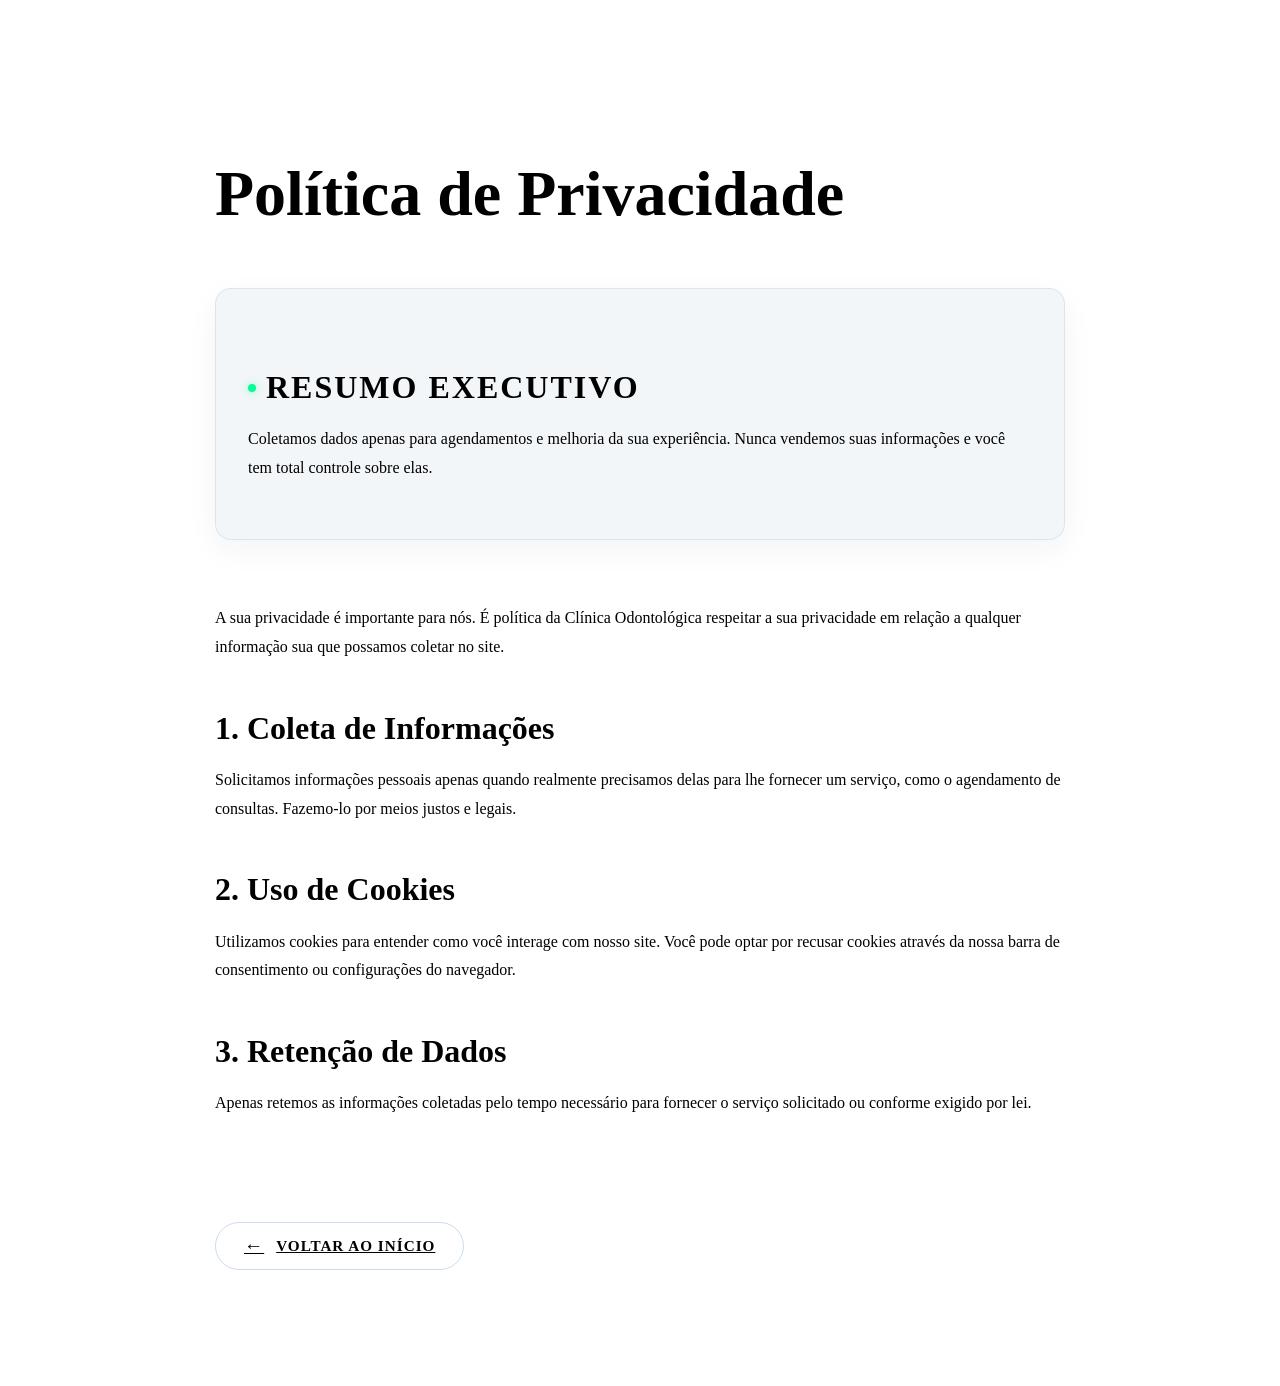
==== priva/politica-privacidade.html @ 623f7284 "Initial commit" ====
<!DOCTYPE html>
<html lang="pt-BR">

<head>
    <meta charset="UTF-8">
    <meta name="viewport" content="width=device-width, initial-scale=1.0">
    <title>Política de Privacidade | Clínica Odontológica</title>
    <link rel="stylesheet" href="../style/priv.css">
</head>

<body>
    <main class="secao-legal">
        <div class="container-legal">
            <div class="conteudo-juridico">
                <h1>Política de Privacidade</h1>

                <div class="tldr-card">
                    <h2>Resumo Executivo</h2>
                    <p>Coletamos dados apenas para agendamentos e melhoria da sua experiência. Nunca vendemos suas
                        informações e você tem total controle sobre elas.</p>
                </div>

                <p>A sua privacidade é importante para nós. É política da Clínica Odontológica respeitar a sua
                    privacidade em relação a qualquer informação sua que possamos coletar no site.</p>

                <h2>1. Coleta de Informações</h2>
                <p>Solicitamos informações pessoais apenas quando realmente precisamos delas para lhe fornecer um
                    serviço, como o agendamento de consultas. Fazemo-lo por meios justos e legais.</p>

                <h2>2. Uso de Cookies</h2>
                <p>Utilizamos cookies para entender como você interage com nosso site. Você pode optar por recusar
                    cookies através da nossa barra de consentimento ou configurações do navegador.</p>

                <h2>3. Retenção de Dados</h2>
                <p>Apenas retemos as informações coletadas pelo tempo necessário para fornecer o serviço solicitado ou
                    conforme exigido por lei.</p>

                <a href="../index.html" class="btn-voltar" aria-label="Voltar para a página inicial">
                    <span class="seta-voltar">←</span>
                    <span class="texto-voltar">Voltar ao Início</span>
                </a>
            </div>
        </div>
    </main>
</body>

</html>
---- style/priv.css ----
.secao-legal {
    padding: clamp(6rem, 12vh, 10rem) 0;
    background: radial-gradient(circle at top right, rgba(0, 80, 158, 0.05), transparent),
        var(--cor-fundo);
    min-height: 100vh;
}

.container-legal {
    max-width: 850px;
    margin: 0 auto;
    padding: 0 var(--padding-container);
    animation: legalFadeUp 0.8s cubic-bezier(0.16, 1, 0.3, 1);
}

/* TÍTULO DE IMPACTO */
.conteudo-juridico h1 {
    font-family: var(--fonte-titulos);
    font-size: clamp(2.5rem, 6vw, 4rem);
    color: var(--cor-primaria);
    line-height: 1.1;
    margin-bottom: 2.5rem;
    position: relative;
}

.conteudo-juridico h1::after {
    content: '';
    display: block;
    width: 60px;
    height: 4px;
    background: var(--cor-secundaria);
    margin-top: 15px;
    border-radius: 2px;
}

/* CARD TL;DR */
.tldr-card {
    background: rgba(240, 244, 248, 0.8);
    backdrop-filter: blur(10px);
    -webkit-backdrop-filter: blur(10px);
    border: 1px solid rgba(0, 80, 158, 0.1);
    padding: 2rem;
    border-radius: 16px;
    margin-bottom: 4rem;
    box-shadow: 0 10px 30px rgba(0, 34, 68, 0.05);
    transition: transform 0.3s ease;
}

.tldr-card:hover {
    transform: translateY(-5px);
}

.tldr-card h2 {
    font-family: var(--fonte-padrao);
    font-size: 0.9rem;
    text-transform: uppercase;
    letter-spacing: 2px;
    color: var(--cor-secundaria);
    margin-bottom: 1rem;
    display: flex;
    align-items: center;
    gap: 10px;
}

.tldr-card h2::before {
    content: '';
    width: 8px;
    height: 8px;
    background: #00FF94;
    border-radius: 50%;
    box-shadow: 0 0 10px rgba(0, 255, 148, 0.5);
}

/* CORPO DO TEXTO JURÍDICO */
.conteudo-juridico h2 {
    font-family: var(--fonte-titulos);
    font-size: clamp(1.5rem, 3vw, 2rem);
    color: var(--cor-primaria);
    margin: 3rem 0 1.2rem;
}

.conteudo-juridico p {
    font-size: var(--tamanho-texto);
    color: var(--cor-texto-mutado);
    line-height: 1.8;
    margin-bottom: 1.5rem;
}

.conteudo-juridico ul {
    margin: 1.5rem 0;
    padding-left: 1.2rem;
}

.conteudo-juridico li {
    margin-bottom: 0.8rem;
    color: var(--cor-texto-mutado);
    position: relative;
    list-style: none;
}

.conteudo-juridico li::before {
    content: '→';
    position: absolute;
    left: -1.5rem;
    color: var(--cor-secundaria);
    font-weight: bold;
}

/* BOTÃO DE RETORNO ESTILIZADO */
.btn-voltar {
    display: inline-flex;
    align-items: center;
    gap: 10px;
    margin-top: 4rem;
    padding: 1rem 2rem;
    background: var(--cor-primaria);
    color: var(--cor-branco);
    border-radius: 50px;
    font-weight: 600;
    transition: all 0.3s ease;
}

.btn-voltar:hover {
    background: var(--cor-secundaria);
    transform: translateX(-5px);
}

/* ANIMAÇÕES */
@keyframes legalFadeUp {
    from {
        opacity: 0;
        transform: translateY(30px);
    }

    to {
        opacity: 1;
        transform: translateY(0);
    }
}

.btn-voltar {
    display: inline-flex;
    align-items: center;
    gap: 12px;
    margin-top: 5rem;
    padding: 12px 28px;
    background: transparent;
    color: var(--cor-primaria);
    border: 1px solid rgba(0, 80, 158, 0.2);
    border-radius: 50px;
    font-family: var(--fonte-padrao);
    font-weight: 600;
    font-size: 0.95rem;
    text-transform: uppercase;
    letter-spacing: 1px;
    transition: all 0.4s cubic-bezier(0.175, 0.885, 0.32, 1.275);
    position: relative;
    overflow: hidden;
    cursor: pointer;
}

.seta-voltar {
    font-size: 1.2rem;
    transition: transform 0.4s cubic-bezier(0.175, 0.885, 0.32, 1.275);
    display: inline-block;
}

.btn-voltar::before {
    content: '';
    position: absolute;
    inset: 0;
    background: var(--cor-fundo-suave);
    transform: scaleX(0);
    transform-origin: right;
    transition: transform 0.4s ease;
    z-index: -1;
}

.btn-voltar:hover {
    color: var(--cor-secundaria);
    border-color: var(--cor-secundaria);
    box-shadow: 0 8px 20px rgba(0, 80, 158, 0.1);
    padding-left: 35px;
}

.btn-voltar:hover::before {
    transform: scaleX(1);
    transform-origin: left;
}

.btn-voltar:hover .seta-voltar {
    transform: translateX(-5px) scale(1.2);
    color: var(--cor-secundaria);
}

.btn-voltar:active {
    transform: scale(0.95);
}


/* AJUSTES MOBILE */
@media (width <=768px) {
    .secao-legal {
        padding-top: 7rem;
    }
    
    .tldr-card {
        padding: 1.5rem;
    }
    .btn-voltar {
        width: 100%;
        justify-content: center;
        margin-top: 3rem;
    }
}
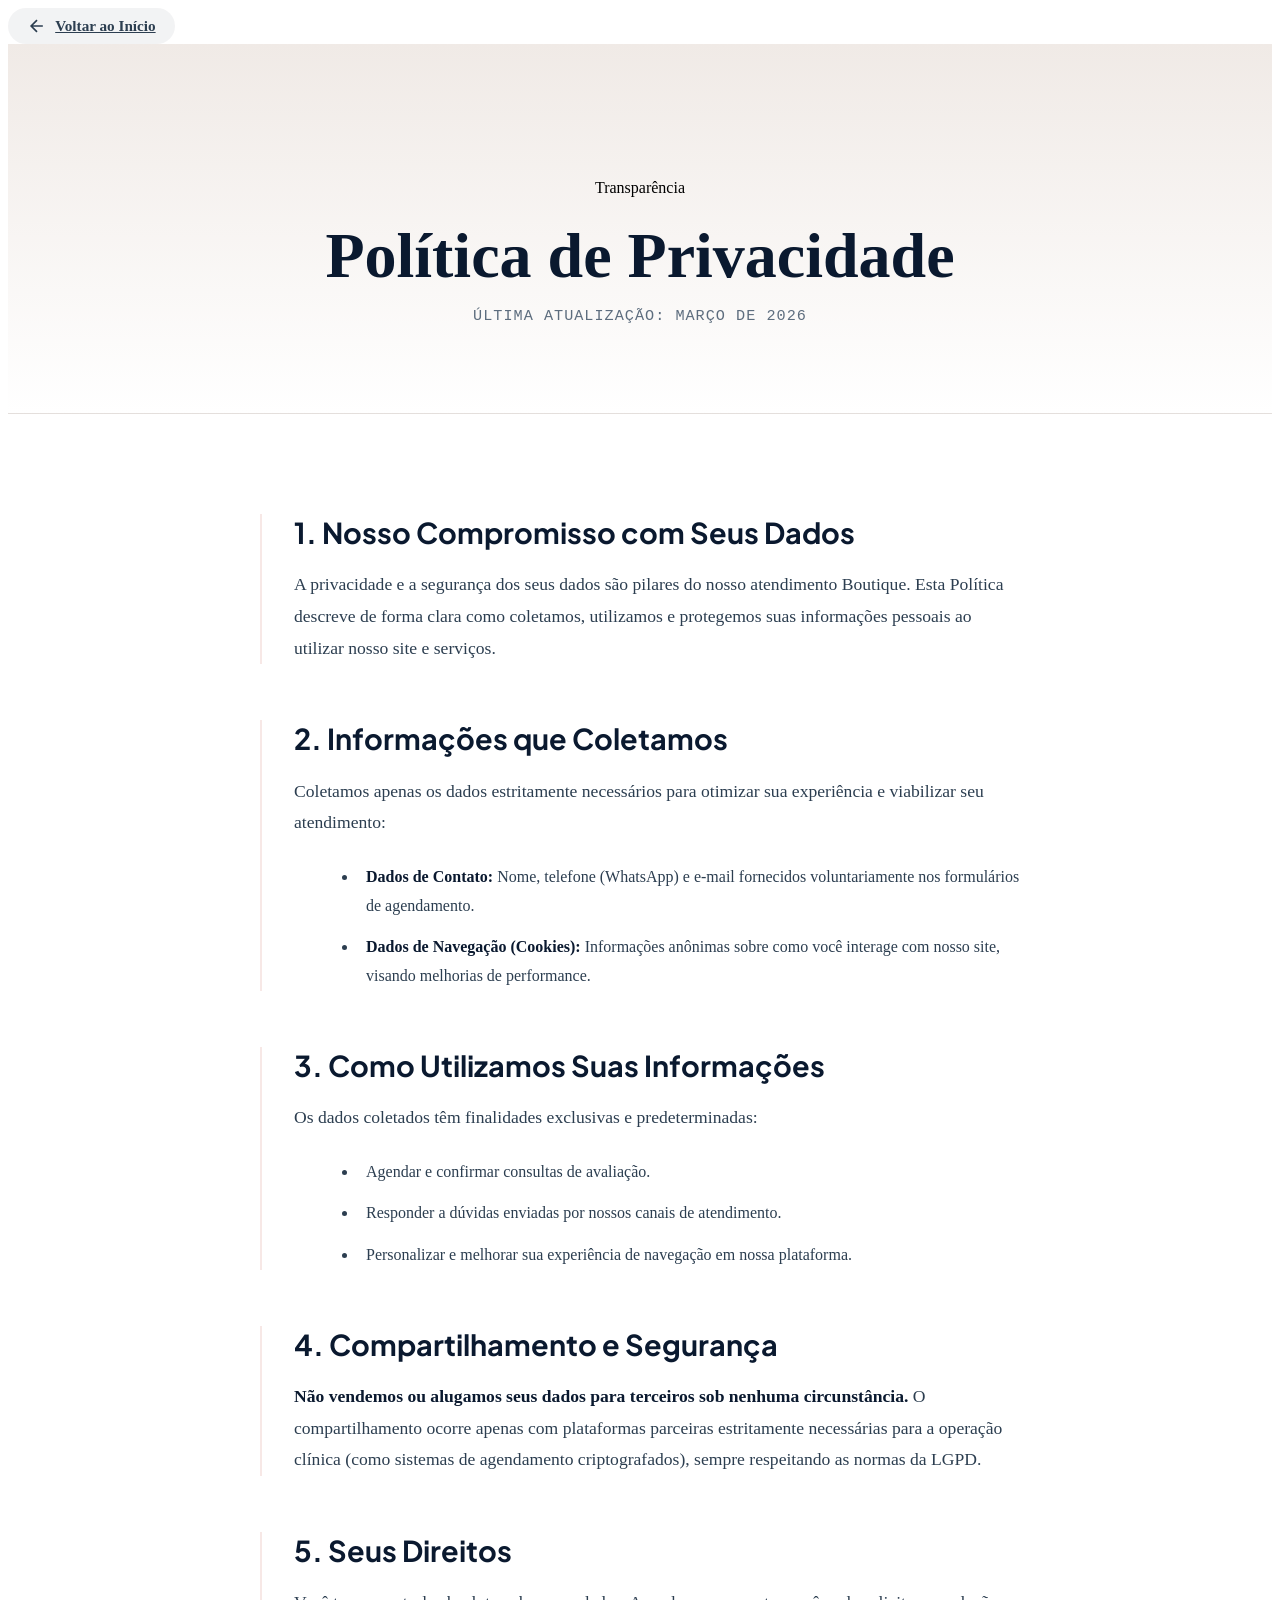
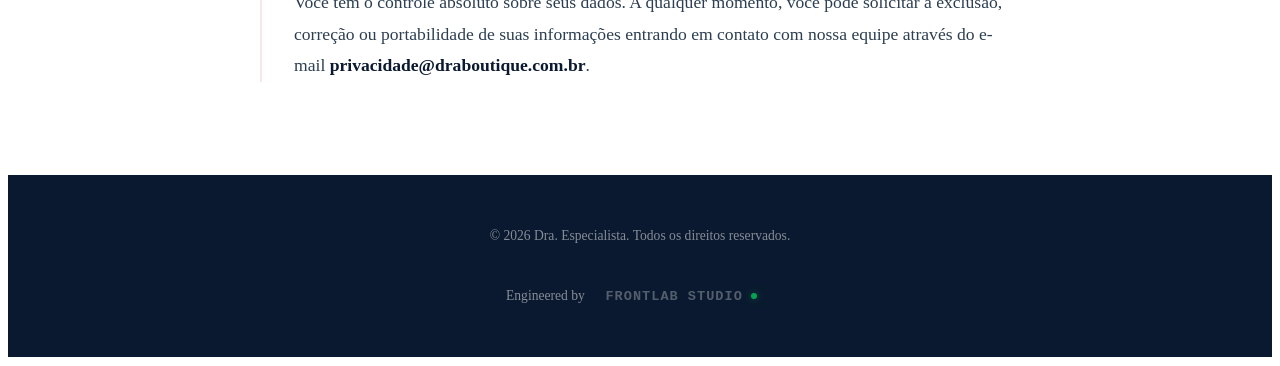
==== commit 283002f4: "up" ====
--- a/priva/politica-privacidade.html
+++ b/priva/politica-privacidade.html
@@ -4,44 +4,97 @@
 <head>
     <meta charset="UTF-8">
     <meta name="viewport" content="width=device-width, initial-scale=1.0">
-    <title>Política de Privacidade | Clínica Odontológica</title>
+    <title>Política de Privacidade | Dra. Especialista</title>
+
+    <link rel="preconnect" href="https://fonts.googleapis.com">
+    <link rel="preconnect" href="https://fonts.gstatic.com" crossorigin>
+    <link
+        href="https://fonts.googleapis.com/css2?family=Playfair+Display:ital,wght@0,600;0,700;1,600&family=Plus+Jakarta+Sans:wght@400;500;600;700&display=swap"
+        rel="stylesheet">
+
     <link rel="stylesheet" href="../style/priv.css">
+    <link rel="stylesheet" href="legal.css">
 </head>
 
-<body>
-    <main class="secao-legal">
-        <div class="container-legal">
-            <div class="conteudo-juridico">
-                <h1>Política de Privacidade</h1>
+<body class="pagina-legal">
 
-                <div class="tldr-card">
-                    <h2>Resumo Executivo</h2>
-                    <p>Coletamos dados apenas para agendamentos e melhoria da sua experiência. Nunca vendemos suas
-                        informações e você tem total controle sobre elas.</p>
-                </div>
+    <header class="header-principal scrolled">
+        <div class="container-nav">
+            <a href="../index.html" class="btn-voltar">
+                <svg viewBox="0 0 24 24" width="20" height="20" fill="none" stroke="currentColor" stroke-width="2">
+                    <path d="M19 12H5M12 19l-7-7 7-7" />
+                </svg>
+                Voltar ao Início
+            </a>
+        </div>
+    </header>
 
-                <p>A sua privacidade é importante para nós. É política da Clínica Odontológica respeitar a sua
-                    privacidade em relação a qualquer informação sua que possamos coletar no site.</p>
+    <main>
+        <header class="legal-hero">
+            <div class="legal-container">
+                <span class="badge-secao">Transparência</span>
+                <h1 class="legal-titulo">Política de <span class="destaque-rosa">Privacidade</span></h1>
+                <p class="legal-data">Última atualização: Março de 2026</p>
+            </div>
+        </header>
 
-                <h2>1. Coleta de Informações</h2>
-                <p>Solicitamos informações pessoais apenas quando realmente precisamos delas para lhe fornecer um
-                    serviço, como o agendamento de consultas. Fazemo-lo por meios justos e legais.</p>
+        <article class="legal-conteudo">
+            <div class="legal-container">
 
-                <h2>2. Uso de Cookies</h2>
-                <p>Utilizamos cookies para entender como você interage com nosso site. Você pode optar por recusar
-                    cookies através da nossa barra de consentimento ou configurações do navegador.</p>
+                <section class="legal-bloco">
+                    <h2>1. Nosso Compromisso com Seus Dados</h2>
+                    <p>A privacidade e a segurança dos seus dados são pilares do nosso atendimento Boutique. Esta
+                        Política descreve de forma clara como coletamos, utilizamos e protegemos suas informações
+                        pessoais ao utilizar nosso site e serviços.</p>
+                </section>
 
-                <h2>3. Retenção de Dados</h2>
-                <p>Apenas retemos as informações coletadas pelo tempo necessário para fornecer o serviço solicitado ou
-                    conforme exigido por lei.</p>
+                <section class="legal-bloco">
+                    <h2>2. Informações que Coletamos</h2>
+                    <p>Coletamos apenas os dados estritamente necessários para otimizar sua experiência e viabilizar seu
+                        atendimento:</p>
+                    <ul>
+                        <li><strong>Dados de Contato:</strong> Nome, telefone (WhatsApp) e e-mail fornecidos
+                            voluntariamente nos formulários de agendamento.</li>
+                        <li><strong>Dados de Navegação (Cookies):</strong> Informações anônimas sobre como você interage
+                            com nosso site, visando melhorias de performance.</li>
+                    </ul>
+                </section>
 
-                <a href="../index.html" class="btn-voltar" aria-label="Voltar para a página inicial">
-                    <span class="seta-voltar">←</span>
-                    <span class="texto-voltar">Voltar ao Início</span>
-                </a>
+                <section class="legal-bloco">
+                    <h2>3. Como Utilizamos Suas Informações</h2>
+                    <p>Os dados coletados têm finalidades exclusivas e predeterminadas:</p>
+                    <ul>
+                        <li>Agendar e confirmar consultas de avaliação.</li>
+                        <li>Responder a dúvidas enviadas por nossos canais de atendimento.</li>
+                        <li>Personalizar e melhorar sua experiência de navegação em nossa plataforma.</li>
+                    </ul>
+                </section>
+
+                <section class="legal-bloco">
+                    <h2>4. Compartilhamento e Segurança</h2>
+                    <p><strong>Não vendemos ou alugamos seus dados para terceiros sob nenhuma circunstância.</strong> O
+                        compartilhamento ocorre apenas com plataformas parceiras estritamente necessárias para a
+                        operação clínica (como sistemas de agendamento criptografados), sempre respeitando as normas da
+                        LGPD.</p>
+                </section>
+
+                <section class="legal-bloco">
+                    <h2>5. Seus Direitos</h2>
+                    <p>Você tem o controle absoluto sobre seus dados. A qualquer momento, você pode solicitar a
+                        exclusão, correção ou portabilidade de suas informações entrando em contato com nossa equipe
+                        através do e-mail <strong>privacidade@draboutique.com.br</strong>.</p>
+                </section>
+
             </div>
-        </div>
+        </article>
     </main>
+
+    <footer class="legal-footer">
+        <p>© 2026 Dra. Especialista. Todos os direitos reservados.</p>
+        <p>Engineered by <a href="https://frontlabstudio.com.br/" target="_blank" class="frontlab-signature">Frontlab
+                Studio<span class="status-dot"></span></a></p>
+    </footer>
+
 </body>
 
 </html>
--- a/style/priv.css
+++ b/style/priv.css
@@ -1,214 +1,234 @@
-.secao-legal {
-    padding: clamp(6rem, 12vh, 10rem) 0;
-    background: radial-gradient(circle at top right, rgba(0, 80, 158, 0.05), transparent),
-        var(--cor-fundo);
-    min-height: 100vh;
-}
-
-.container-legal {
-    max-width: 850px;
-    margin: 0 auto;
-    padding: 0 var(--padding-container);
-    animation: legalFadeUp 0.8s cubic-bezier(0.16, 1, 0.3, 1);
-}
-
-/* TÍTULO DE IMPACTO */
-.conteudo-juridico h1 {
-    font-family: var(--fonte-titulos);
-    font-size: clamp(2.5rem, 6vw, 4rem);
-    color: var(--cor-primaria);
-    line-height: 1.1;
-    margin-bottom: 2.5rem;
-    position: relative;
-}
-
-.conteudo-juridico h1::after {
-    content: '';
-    display: block;
-    width: 60px;
-    height: 4px;
-    background: var(--cor-secundaria);
-    margin-top: 15px;
-    border-radius: 2px;
-}
-
-/* CARD TL;DR */
-.tldr-card {
-    background: rgba(240, 244, 248, 0.8);
-    backdrop-filter: blur(10px);
-    -webkit-backdrop-filter: blur(10px);
-    border: 1px solid rgba(0, 80, 158, 0.1);
-    padding: 2rem;
-    border-radius: 16px;
-    margin-bottom: 4rem;
-    box-shadow: 0 10px 30px rgba(0, 34, 68, 0.05);
-    transition: transform 0.3s ease;
-}
-
-.tldr-card:hover {
-    transform: translateY(-5px);
-}
-
-.tldr-card h2 {
-    font-family: var(--fonte-padrao);
-    font-size: 0.9rem;
-    text-transform: uppercase;
-    letter-spacing: 2px;
-    color: var(--cor-secundaria);
-    margin-bottom: 1rem;
-    display: flex;
-    align-items: center;
-    gap: 10px;
-}
-
-.tldr-card h2::before {
-    content: '';
-    width: 8px;
-    height: 8px;
-    background: #00FF94;
-    border-radius: 50%;
-    box-shadow: 0 0 10px rgba(0, 255, 148, 0.5);
-}
-
-/* CORPO DO TEXTO JURÍDICO */
-.conteudo-juridico h2 {
-    font-family: var(--fonte-titulos);
-    font-size: clamp(1.5rem, 3vw, 2rem);
-    color: var(--cor-primaria);
-    margin: 3rem 0 1.2rem;
-}
-
-.conteudo-juridico p {
-    font-size: var(--tamanho-texto);
-    color: var(--cor-texto-mutado);
-    line-height: 1.8;
-    margin-bottom: 1.5rem;
-}
-
-.conteudo-juridico ul {
-    margin: 1.5rem 0;
-    padding-left: 1.2rem;
-}
-
-.conteudo-juridico li {
-    margin-bottom: 0.8rem;
-    color: var(--cor-texto-mutado);
-    position: relative;
-    list-style: none;
-}
-
-.conteudo-juridico li::before {
-    content: '→';
-    position: absolute;
-    left: -1.5rem;
-    color: var(--cor-secundaria);
-    font-weight: bold;
-}
-
-/* BOTÃO DE RETORNO ESTILIZADO */
+@charset "UTF-8";
+
+:root {
+    --cor-fundo: #FAFAFA;
+    /* Off-White Premium */
+    --cor-fundo-suave: #F0EAE6;
+    /* Nude Suave */
+    --cor-fundo-header: rgba(250, 250, 250, 0.95);
+
+    --cor-texto: #2C3E50;
+    /* Azul Petróleo Escuro (Leitura) */
+    --cor-texto-mutado: #5D6D7E;
+
+    --cor-primaria: #0A192F;
+    /* Deep Blue (Títulos/Autoridade) */
+    --cor-secundaria: #D68C80;
+    /* Rosa Seco / Rose Gold (Destaques/CTAs) */
+    --cor-secundaria-hover: #BF756A;
+    --cor-branco: #FFFFFF;
+
+    --fonte-padrao: 'Plus Jakarta Sans', sans-serif;
+    --fonte-titulos: 'Playfair Display', serif;
+    --tamanho-texto: clamp(1rem, 0.95rem + 0.25vw, 1.125rem);
+
+    --container-width: 1200px;
+    --padding-container: clamp(1rem, 5vw, 2rem);
+    --transicao-padrao: 0.4s cubic-bezier(0.16, 1, 0.3, 1);
+}
+
+.pagina-legal {
+    background-color: var(--cor-branco);
+}
+
+.pagina-legal .nav-menu {
+    display: none;
+}
+
 .btn-voltar {
     display: inline-flex;
     align-items: center;
-    gap: 10px;
-    margin-top: 4rem;
-    padding: 1rem 2rem;
+    gap: 0.5rem;
+    font-size: 0.95rem;
+    font-weight: 600;
+    color: var(--cor-texto);
+    background: rgba(10, 25, 47, 0.05);
+    padding: 0.5rem 1.2rem;
+    border-radius: 50px;
+    transition: var(--transicao-padrao);
+}
+
+.btn-voltar:hover {
     background: var(--cor-primaria);
     color: var(--cor-branco);
-    border-radius: 50px;
+    transform: translateX(-5px);
+}
+
+/* --- HERO EDITORIAL --- */
+.legal-hero {
+    padding: clamp(8rem, 15vh, 12rem) 0 clamp(4rem, 8vh, 6rem);
+    background: linear-gradient(to bottom, var(--cor-fundo-suave) 0%, var(--cor-branco) 100%);
+    text-align: center;
+    border-bottom: 1px solid rgba(10, 25, 47, 0.05);
+}
+
+.legal-container {
+    max-width: 760px;
+    margin: 0 auto;
+    padding: 0 var(--padding-container);
+}
+
+.legal-titulo {
+    font-size: clamp(2.5rem, 5vw, 4rem);
+    color: var(--cor-primaria);
+    margin: 1.5rem 0 1rem;
+    line-height: 1.1;
+}
+
+.legal-data {
+    font-size: 0.95rem;
+    color: var(--cor-texto-mutado);
+    font-family: monospace, sans-serif;
+    letter-spacing: 1px;
+    text-transform: uppercase;
+}
+
+/* --- CORPO DO TEXTO (DIAGRAMAÇÃO) --- */
+.legal-conteudo {
+    padding: clamp(3rem, 6vw, 5rem) 0;
+}
+
+.legal-bloco {
+    margin-bottom: 3.5rem;
+    position: relative;
+    padding-left: clamp(1rem, 3vw, 2rem);
+    border-left: 2px solid rgba(214, 140, 128, 0.2);
+    /* Linha rosa seco de marcação lateral */
+}
+
+.legal-bloco:last-child {
+    margin-bottom: 0;
+}
+
+.legal-bloco h2 {
+    font-size: clamp(1.4rem, 2.5vw, 1.8rem);
+    color: var(--cor-primaria);
+    margin-bottom: 1.2rem;
+    font-family: var(--fonte-padrao);
+    /* Sans-serif para estruturar melhor a documentação */
+}
+
+.legal-bloco p {
+    font-size: clamp(1rem, 1.5vw, 1.1rem);
+    color: var(--cor-texto);
+    line-height: 1.8;
+    margin-bottom: 1rem;
+}
+
+.legal-bloco ul {
+    margin: 1.5rem 0 1.5rem 1.5rem;
+    color: var(--cor-texto);
+    line-height: 1.8;
+}
+
+.legal-bloco li {
+    margin-bottom: 0.8rem;
+    padding-left: 0.5rem;
+}
+
+.legal-bloco strong {
+    color: var(--cor-primaria);
+    font-weight: 700;
+}
+
+/* --- FOOTER SIMPLIFICADO --- */
+.legal-footer {
+    background-color: var(--cor-primaria);
+    color: rgba(255, 255, 255, 0.5);
+    text-align: center;
+    padding: 2.5rem var(--padding-container);
+    display: flex;
+    flex-direction: column;
+    align-items: center;
+    gap: 1rem;
+    font-size: 0.85rem;
+}
+
+.frontlab-signature {
+    position: relative;
+    font-family: monospace, sans-serif;
+    font-size: 0.85rem;
     font-weight: 600;
-    transition: all 0.3s ease;
-}
-
-.btn-voltar:hover {
-    background: var(--cor-secundaria);
-    transform: translateX(-5px);
-}
-
-/* ANIMAÇÕES */
-@keyframes legalFadeUp {
-    from {
-        opacity: 0;
-        transform: translateY(30px);
-    }
-
-    to {
-        opacity: 1;
-        transform: translateY(0);
-    }
-}
-
-.btn-voltar {
+    text-transform: uppercase;
+    letter-spacing: 1px;
+    color: rgba(255, 255, 255, 0.5);
+    /* Ajustado para o fundo escuro do footer legal */
+    opacity: 0.6;
+    text-decoration: none;
     display: inline-flex;
     align-items: center;
-    gap: 12px;
-    margin-top: 5rem;
-    padding: 12px 28px;
-    background: transparent;
-    color: var(--cor-primaria);
-    border: 1px solid rgba(0, 80, 158, 0.2);
-    border-radius: 50px;
-    font-family: var(--fonte-padrao);
-    font-weight: 600;
-    font-size: 0.95rem;
-    text-transform: uppercase;
-    letter-spacing: 1px;
-    transition: all 0.4s cubic-bezier(0.175, 0.885, 0.32, 1.275);
-    position: relative;
-    overflow: hidden;
-    cursor: pointer;
-}
-
-.seta-voltar {
-    font-size: 1.2rem;
-    transition: transform 0.4s cubic-bezier(0.175, 0.885, 0.32, 1.275);
-    display: inline-block;
-}
-
-.btn-voltar::before {
+    gap: 8px;
+    transition: opacity 0.3s ease, color 0.3s ease, text-shadow 0.3s ease;
+}
+
+.frontlab-signature::before,
+.frontlab-signature::after {
     content: '';
-    position: absolute;
-    inset: 0;
-    background: var(--cor-fundo-suave);
-    transform: scaleX(0);
-    transform-origin: right;
-    transition: transform 0.4s ease;
-    z-index: -1;
-}
-
-.btn-voltar:hover {
+    opacity: 0;
     color: var(--cor-secundaria);
-    border-color: var(--cor-secundaria);
-    box-shadow: 0 8px 20px rgba(0, 80, 158, 0.1);
-    padding-left: 35px;
-}
-
-.btn-voltar:hover::before {
-    transform: scaleX(1);
-    transform-origin: left;
-}
-
-.btn-voltar:hover .seta-voltar {
-    transform: translateX(-5px) scale(1.2);
-    color: var(--cor-secundaria);
-}
-
-.btn-voltar:active {
-    transform: scale(0.95);
-}
-
-
-/* AJUSTES MOBILE */
-@media (width <=768px) {
-    .secao-legal {
-        padding-top: 7rem;
-    }
-    
-    .tldr-card {
-        padding: 1.5rem;
-    }
+    transition: opacity 0.3s ease, transform 0.3s cubic-bezier(0.16, 1, 0.3, 1);
+}
+
+.frontlab-signature::before {
+    content: '[';
+    transform: translateX(10px);
+}
+
+.frontlab-signature::after {
+    content: ']';
+    transform: translateX(-10px);
+}
+
+.status-dot {
+    width: 6px;
+    height: 6px;
+    background-color: #00ff66;
+    border-radius: 50%;
+    box-shadow: 0 0 8px rgba(0, 255, 102, 0.5);
+    animation: serverPulse 2s infinite;
+}
+
+@keyframes serverPulse {
+    0% {
+        opacity: 0.4;
+    }
+
+    50% {
+        opacity: 1;
+        box-shadow: 0 0 12px rgba(0, 255, 102, 0.8);
+    }
+
+    100% {
+        opacity: 0.4;
+    }
+}
+
+.frontlab-signature:hover {
+    opacity: 1;
+    color: var(--cor-branco);
+    text-shadow: 0 0 10px rgba(255, 255, 255, 0.2);
+}
+
+.frontlab-signature:hover::before,
+.frontlab-signature:hover::after {
+    opacity: 1;
+    transform: translateX(0);
+}
+
+/* Breakpoint para Mobile Pequeno */
+@media (width <=480px) {
+    .btn-voltar span {
+        display: none;
+    }
+
+    /* Esconde o texto no mobile, deixa só a setinha */
+
     .btn-voltar {
-        width: 100%;
-        justify-content: center;
-        margin-top: 3rem;
+        padding: 0.6rem;
+        border-radius: 50%;
+    }
+
+    .legal-bloco {
+        padding-left: 1rem;
     }
 }
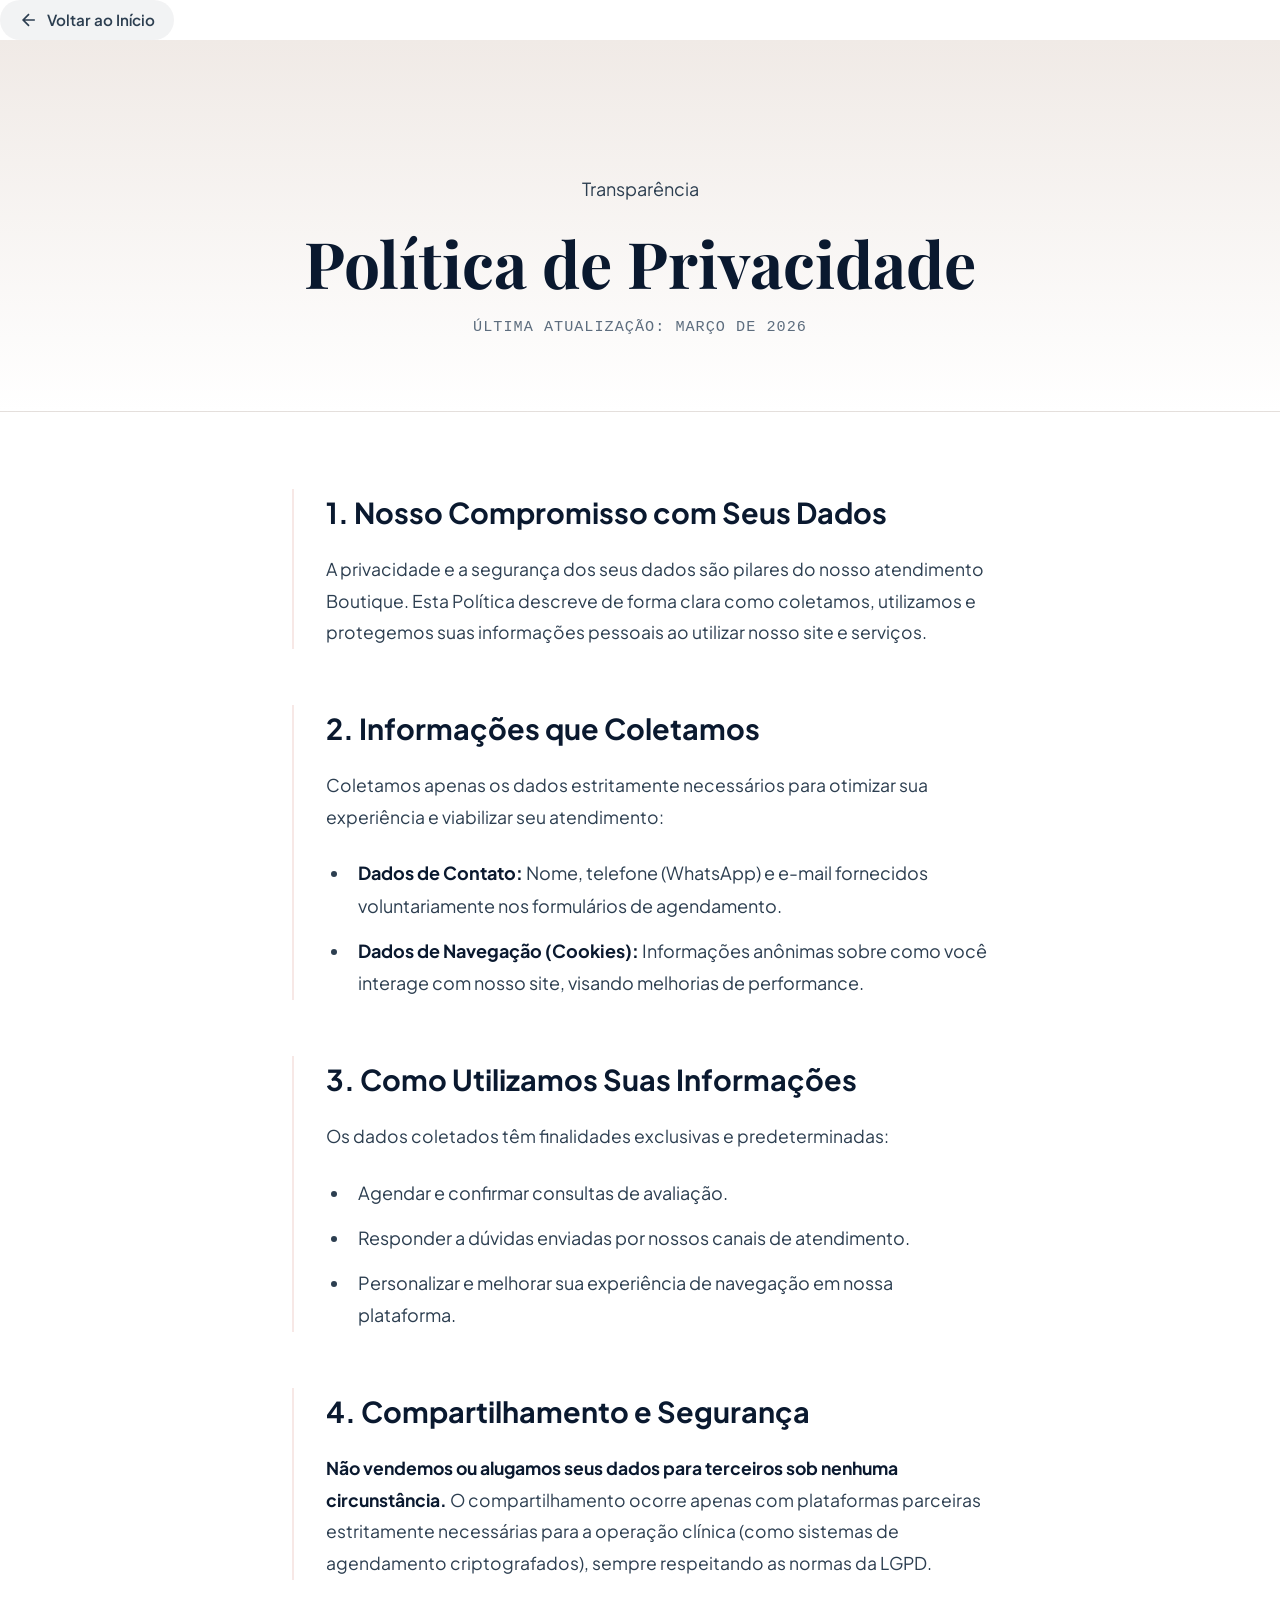
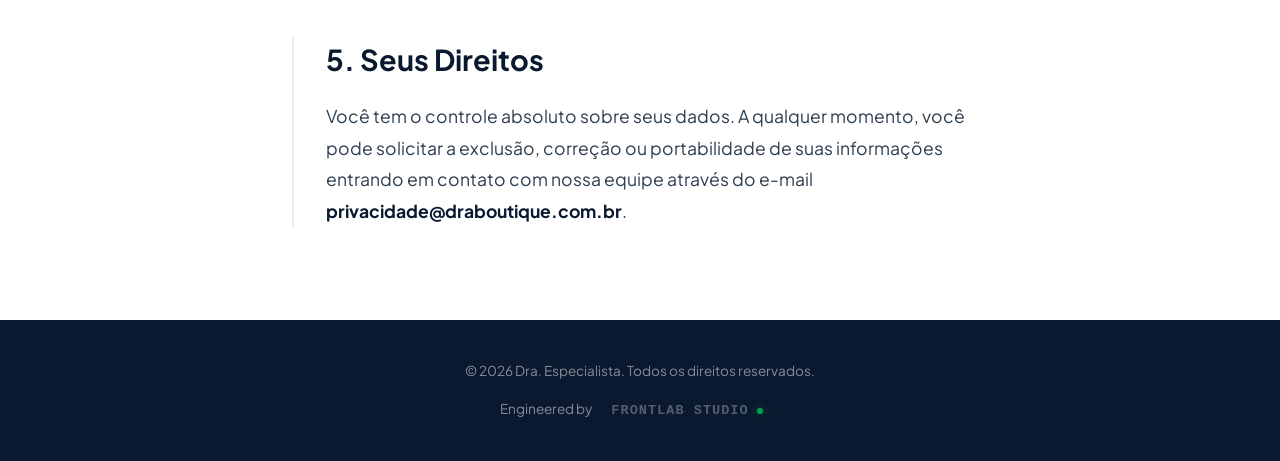
==== commit 6ab942c5: "up" ====
--- a/priva/politica-privacidade.html
+++ b/priva/politica-privacidade.html
@@ -14,7 +14,7 @@
 
     <link rel="stylesheet" href="../style/priv.css">
     <link rel="stylesheet" href="legal.css">
-</head>
+</head> 
 
 <body class="pagina-legal">
 
--- a/style/priv.css
+++ b/style/priv.css
@@ -1,20 +1,18 @@
 @charset "UTF-8";
 
+/* ==========================================================================
+   1. BASE E VARIÁVEIS (DESIGN BOUTIQUE)
+   ========================================================================== */
 :root {
     --cor-fundo: #FAFAFA;
-    /* Off-White Premium */
     --cor-fundo-suave: #F0EAE6;
-    /* Nude Suave */
     --cor-fundo-header: rgba(250, 250, 250, 0.95);
 
     --cor-texto: #2C3E50;
-    /* Azul Petróleo Escuro (Leitura) */
     --cor-texto-mutado: #5D6D7E;
 
     --cor-primaria: #0A192F;
-    /* Deep Blue (Títulos/Autoridade) */
     --cor-secundaria: #D68C80;
-    /* Rosa Seco / Rose Gold (Destaques/CTAs) */
     --cor-secundaria-hover: #BF756A;
     --cor-branco: #FFFFFF;
 
@@ -25,6 +23,81 @@
     --container-width: 1200px;
     --padding-container: clamp(1rem, 5vw, 2rem);
     --transicao-padrao: 0.4s cubic-bezier(0.16, 1, 0.3, 1);
+}
+
+*,
+*::before,
+*::after {
+    margin: 0;
+    padding: 0;
+    box-sizing: border-box;
+}
+
+html {
+    scroll-behavior: smooth;
+    overflow-x: hidden;
+    text-rendering: optimizeLegibility;
+    touch-action: manipulation;
+}
+
+body {
+    min-height: 100vh;
+    font-family: var(--fonte-padrao);
+    font-size: var(--tamanho-texto);
+    background-color: var(--cor-fundo);
+    color: var(--cor-texto);
+    line-height: 1.6;
+    position: relative;
+    -webkit-font-smoothing: antialiased;
+    width: 100%;
+    max-width: 100%;
+    overflow-x: hidden;
+}
+
+h1,
+h2,
+h3,
+h4,
+h5,
+h6 {
+    font-family: var(--fonte-titulos);
+    color: var(--cor-primaria);
+    text-wrap: balance;
+}
+
+img,
+picture,
+svg,
+video {
+    max-width: 100%;
+    display: block;
+    height: auto;
+} 
+
+a {
+    text-decoration: none;
+    color: inherit;
+    transition: var(--transicao-padrao);
+}
+
+button {
+    cursor: pointer;
+    border: none;
+    background: none;
+    font-family: inherit;
+    touch-action: manipulation;
+}
+
+@media (prefers-reduced-motion: reduce) {
+
+    *,
+    *::before,
+    *::after {
+        animation-duration: 0.01ms !important;
+        animation-iteration-count: 1 !important;
+        transition-duration: 0.01ms !important;
+        scroll-behavior: auto !important;
+    }
 }
 
 .pagina-legal {
@@ -54,7 +127,6 @@
     transform: translateX(-5px);
 }
 
-/* --- HERO EDITORIAL --- */
 .legal-hero {
     padding: clamp(8rem, 15vh, 12rem) 0 clamp(4rem, 8vh, 6rem);
     background: linear-gradient(to bottom, var(--cor-fundo-suave) 0%, var(--cor-branco) 100%);
@@ -83,7 +155,6 @@
     text-transform: uppercase;
 }
 
-/* --- CORPO DO TEXTO (DIAGRAMAÇÃO) --- */
 .legal-conteudo {
     padding: clamp(3rem, 6vw, 5rem) 0;
 }
@@ -93,7 +164,6 @@
     position: relative;
     padding-left: clamp(1rem, 3vw, 2rem);
     border-left: 2px solid rgba(214, 140, 128, 0.2);
-    /* Linha rosa seco de marcação lateral */
 }
 
 .legal-bloco:last-child {
@@ -105,7 +175,6 @@
     color: var(--cor-primaria);
     margin-bottom: 1.2rem;
     font-family: var(--fonte-padrao);
-    /* Sans-serif para estruturar melhor a documentação */
 }
 
 .legal-bloco p {
@@ -131,7 +200,6 @@
     font-weight: 700;
 }
 
-/* --- FOOTER SIMPLIFICADO --- */
 .legal-footer {
     background-color: var(--cor-primaria);
     color: rgba(255, 255, 255, 0.5);
@@ -152,7 +220,6 @@
     text-transform: uppercase;
     letter-spacing: 1px;
     color: rgba(255, 255, 255, 0.5);
-    /* Ajustado para o fundo escuro do footer legal */
     opacity: 0.6;
     text-decoration: none;
     display: inline-flex;
@@ -215,14 +282,11 @@
     transform: translateX(0);
 }
 
-/* Breakpoint para Mobile Pequeno */
 @media (width <=480px) {
     .btn-voltar span {
         display: none;
     }
 
-    /* Esconde o texto no mobile, deixa só a setinha */
-
     .btn-voltar {
         padding: 0.6rem;
         border-radius: 50%;
